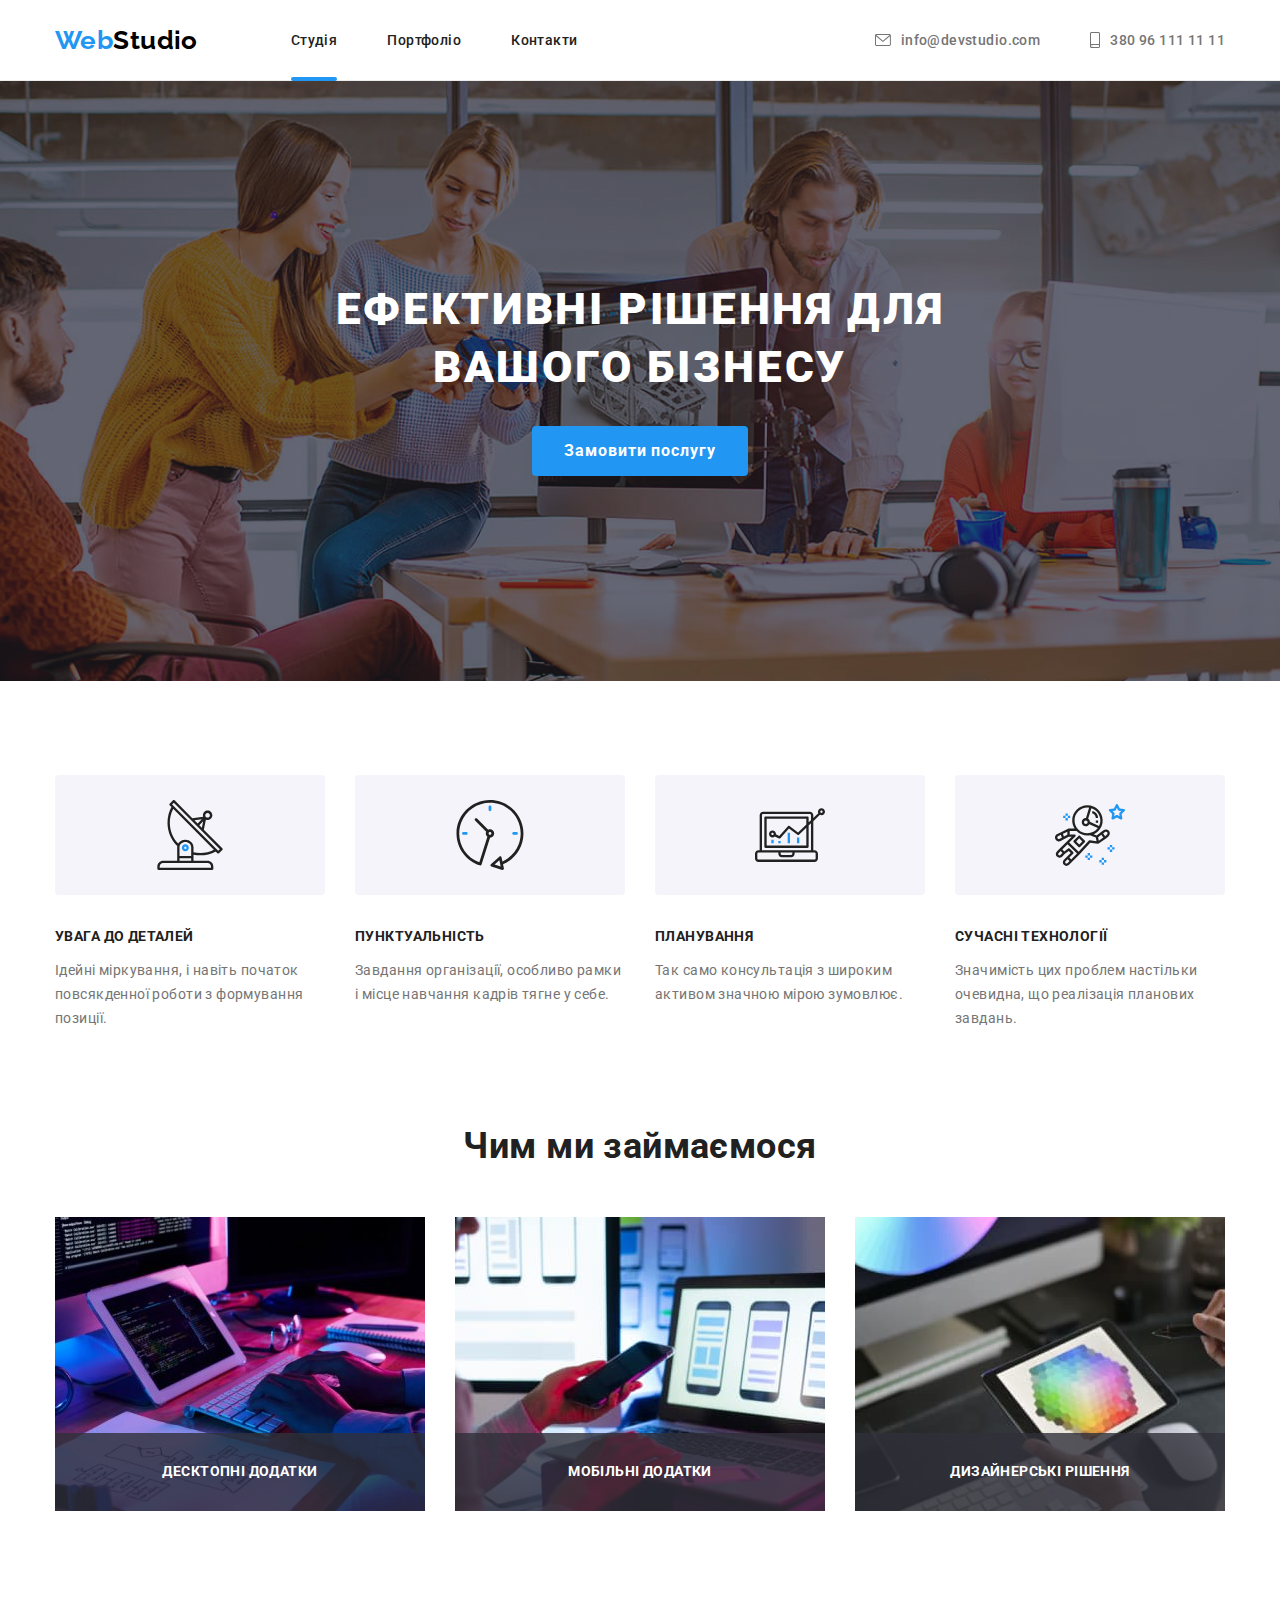
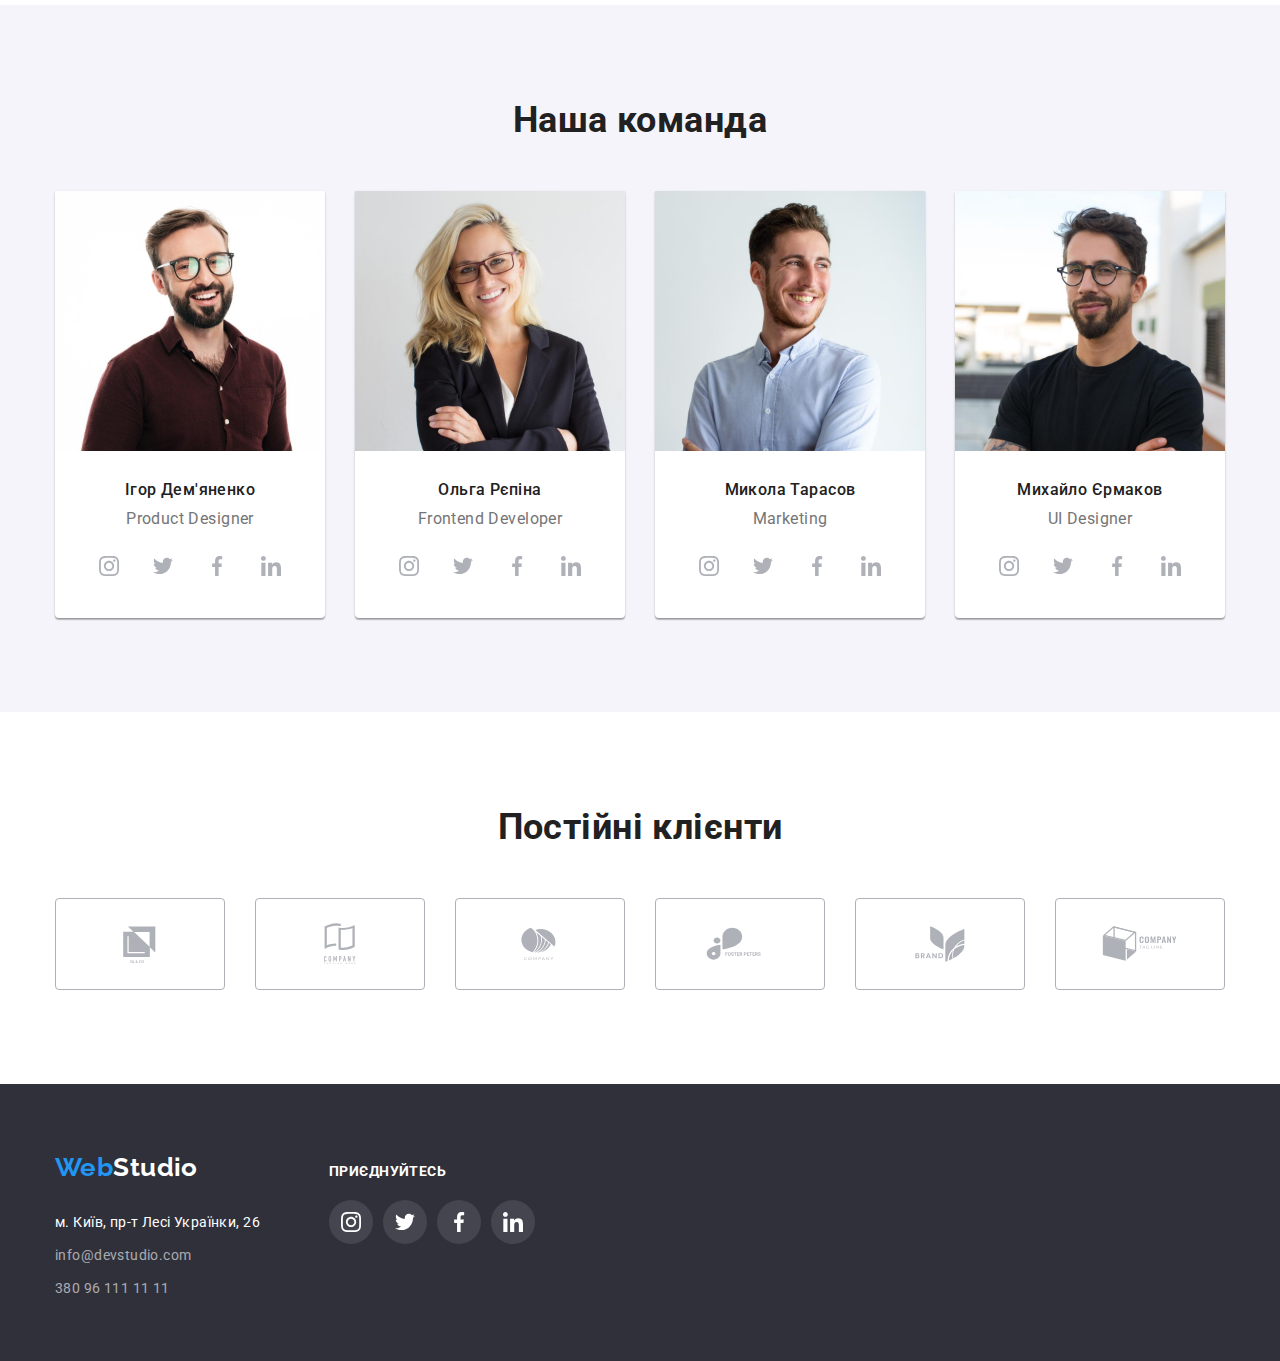
==== index.html @ abf91336 "!!!!!!!" ====
<!DOCTYPE html>
<html lang="uk">
<head>
    <meta charset="UTF-8">
    <meta http-equiv="X-UA-Compatible" content="IE=edge">
    <meta name="viewport" content="width=device-width, initial-scale=1.0">
    <link rel="preconnect" href="https://fonts.googleapis.com">
    <link rel="preconnect" href="https://fonts.gstatic.com" crossorigin>
    <link href="https://fonts.googleapis.com/css2?family=Raleway:wght@700&family=Roboto:wght@400;500;700;900&display=swap"
        rel="stylesheet">
        <link rel="stylesheet" href="https://cdnjs.cloudflare.com/ajax/libs/modern-normalize/1.1.0/modern-normalize.min.css">
        <link rel="stylesheet" href="./css/styles.css">
    <title>WebStudio</title>
</head>
<body >
    <!--Header-->
    <header class="header">
       <div class="conteiner"><div class="main-nav">
        <nav class="nav">
        <a href="index.html" class="logo-header"> <span class="logo-accent">Web</span>Studio
        </a>
        <ul class="site-nav lists ">
            <li class="item"> <a href="./index.html" class="link site_nav_active">Студія</a> </li>
            <li class="item"> <a href="./portfolio.html" class="link">Портфоліо</a> </li>
            <li class="item"> <a href="" class="link">Контакти</a> </li>
        </ul>
    </nav>
    <ul class="contacts-lists lists">
        <li class="item">
            <a href="mailto:info@devstudio.com" class="link ">
            <svg class="icon-header" width="16px" height="12px">
            <use href="./images/symbol-defs.svg#icon-envelope">
            </use>
            </svg>
            info@devstudio.com
            </a>
        </li>
        <li class="item"> <a href="tell:+380961111111" class="link">
            <svg class="icon-header" width="10px" height="16px">
                <use href="./images/symbol-defs.svg#icon-smartphone"></use>
            </svg>380 96 111 11 11
        </a> </li>
    </ul>
</div>
</div>

    </header>

<!--Main-->
<main>
    <!--Hero-->
    <!--Ефективні рішення для вашого бізнесу-->
    <section class="hero">
        <div class="conteiner">
         <h1 class="hero-tittle">Ефективні рішення для вашого бізнесу</h1>
        <button data-modal-open type="button" class="button">Замовити послугу</button></div>

        </div>
    </section>

    <!--Особливості-->
    <section class="section features">
        <div class="conteiner"><h2 class="tittle-hidden"> Особливості </h2>
        <ul class="features-list lists">
            <li class="item">
               <div class="features__svg-container">
                <svg class="icon" widht="70px" height="70px">
                    <use href="./images/symbol-defs.svg#icon-antenna-1"></use>
                </svg>
               </div>
                <h3 class="tittle">УВАГА ДО ДЕТАЛЕЙ</h3>
                <p class="text">Ідейні міркування, і навіть початок повсякденної роботи з формування позиції.</p>
            </li>
            <li class="item">
                <div class="features__svg-container">
                    <svg class="icon" weight="70px" height="70px">
                     <use href="./images/symbol-defs.svg#icon-clock-1"></use>
                    </svg>
                </div>
                <h3 class="tittle"> ПУНКТУАЛЬНІСТЬ</h3>
                <p class="text">
                    Завдання організації, особливо рамки і місце навчання кадрів тягне у себе.</p>
            </li>
            <li class="item">
                <div class="features__svg-container">
                    <svg class="icon" weight="70px" height="70px">
                    <use href="./images/symbol-defs.svg#icon-diagram-1"></use>
                    </svg>
                </div>
                <h3 class="tittle"> ПЛАНУВАННЯ </h3>
                <p class="text"> Так само консультація з широким активом значною мірою зумовлює.</p>
            </li>
            <li class="item">
                <div class="features__svg-container">
                    <svg class="icon" weight="70px" height="70px">
                    <use href="./images/symbol-defs.svg#icon-astronaut-1"></use>
                    </svg>
                </div>
                <h3 class="tittle"> СУЧАСНІ ТЕХНОЛОГІЇ</h3>
                <p class="text">Значимість цих проблем настільки очевидна, що реалізація планових завдань.</p>
            </li>
        </ul></div>
    </section>

    <!--Чим ми займаємося-->
 
        <section class="section task">
            <div class="conteiner">
                <h2 class="section-tittle">Чим ми займаємося </h2>
                <ul class="task-list lists">
        
    <li class="img action">
    <img src="images/img.jpg" alt="Десктопні додатки" width="370">
    <p class="action-tittle item-tittle ">Десктопні додатки</p>
                    </li>
    <li class="img action">
    <img src="images/img_1.jpg" alt="Мобільні додатки" width="370">
    <p class="action-tittle item-tittle">Мобільні додатки</p></li>
     <li class="img action">
     <img src="images/img_2.jpg" alt="Дизайнерські рішення" width="370"> 
    <p class="action-tittle item-tittle">Дизайнерські рішення</p></li>
                </ul>
            </div>
      

       </section>
       
    <!--Наша команда-->
       <section class="team-section">
        <div class="conteiner">
            <h2 class="section-tittle">Наша команда</h2>
            <ul class="team-list lists">
                <li class="team-card">
                    <img class="img" src="images/img_3.jpg" alt="Ігор Дем'яненко" width="270">
                     <div class="team-text">
                    
                <h3 class="name">Ігор Дем'яненко</h3>
                <p class="text">Product Designer</p>
                  <ul class="lists icon-flex">
                    <li class="social-links__item">
                        <a href="" class="icon-team">
                            <svg class="icon-soc" widht="20" height="20">
                                <use href="./images/symbol-defs.svg#icon-instagram-2">
                                </use>
                            </svg>
                        </a>
                    </li>
                    <li class="social-links__item">
                            <a href="" class="icon-team">
                                <svg class="icon-soc" widht="20" height="20">
                                    <use href="./images/symbol-defs.svg#icon-twitter-1">
                                    </use>
                                </svg>
                            </a>
                    </li>
                    <li class="social-links__item">
                            <a href="" class="icon-team">
                                <svg class="icon-soc" widht="20" height="20">
                                    <use href="./images/symbol-defs.svg#icon-facebook-1">
                                    </use>
                                </svg>
                            </a>
                    </li>
                    <li class="social-links__item">
                            <a href="" class="icon-team">
                                <svg class="icon-soc" widht="20" height="20">
                                    <use href="./images/symbol-defs.svg#icon-linkedin-1">
                                    </use>
                                </svg>
                            </a>
                    </li>
                  </ul>
                     </div>
                </li>
                
                <li class="team-card">
                    <img class="img" src="images/img_4.jpg" alt="Ольга Рєпіна" width="270"> <div class="team-text">
                <h3 class="name">Ольга Рєпіна</h3>
                <p class="text">Frontend Developer</p>
                    <ul class="lists icon-flex">
                        <li class="social-links__item">
                            <a href="" class="icon-team">
                                <svg class="icon-soc" widht="20" height="20">
                                    <use href="./images/symbol-defs.svg#icon-instagram-2">
                                    </use>
                                </svg>
                            </a>
                        </li>
                        <li class="social-links__item">
                            <a href="" class="icon-team">
                                <svg class="icon-soc" widht="20" height="20">
                                    <use href="./images/symbol-defs.svg#icon-twitter-1">
                                    </use>
                                </svg>
                            </a>
                        </li>
                        <li class="social-links__item">
                            <a href="" class="icon-team">
                                <svg class="icon-soc" widht="20" height="20">
                                    <use href="./images/symbol-defs.svg#icon-facebook-1">
                                    </use>
                                </svg>
                            </a>
                        </li>
                        <li class="social-links__item">
                            <a href="" class="icon-team">
                                <svg class="icon-soc" widht="20" height="20">
                                    <use href="./images/symbol-defs.svg#icon-linkedin-1">
                                    </use>
                                </svg>
                            </a>
                        </li>
                    </ul>
                    </div>
                </li>
                <li class="team-card">
                    <img class="img" src="images/img_5.jpg" alt="Микола Тарасов" width="270"> 
                    <div class="team-text">
                <h3 class="name">Микола Тарасов</h3>
                <p class="text">Marketing</p>
                <ul class="lists icon-flex">
                    <li class="social-links__item">
                        <a href="" class="icon-team">
                            <svg class="icon-soc" widht="20" height="20">
                                <use href="./images/symbol-defs.svg#icon-instagram-2">
                                </use>
                            </svg>
                        </a>
                    </li>
                    <li class="social-links__item">
                        <a href="" class="icon-team">
                            <svg class="icon-soc" widht="20" height="20">
                                <use href="./images/symbol-defs.svg#icon-twitter-1">
                                </use>
                            </svg>
                        </a>
                    </li>
                    <li class="social-links__item">
                        <a href="" class="icon-team">
                            <svg class="icon-soc" widht="20" height="20">
                                <use href="./images/symbol-defs.svg#icon-facebook-1">
                                </use>
                            </svg>
                        </a>
                    </li>
                    <li class="social-links__item">
                        <a href="" class="icon-team">
                            <svg class="icon-soc" widht="20" height="20">
                                <use href="./images/symbol-defs.svg#icon-linkedin-1">
                                </use>
                            </svg>
                        </a>
                    </li>
                </ul>
                </div>
                </li>
                <li class="team-card"> 
                    <img class="img" src="images/img_6.jpg" alt="Михайло Єрмаков" width="270">
                    <div class="team-text">
                <h3 class="name">Михайло Єрмаков</h3>
                <p class="text">UI Designer</p>
                    <ul class="lists icon-flex">
                        <li class="social-links__item">
                            <a href="" class="icon-team">
                                <svg class="icon-soc" widht="20" height="20">
                                    <use href="./images/symbol-defs.svg#icon-instagram-2">
                                    </use>
                                </svg>
                            </a>
                        </li>
                        <li class="social-links__item">
                            <a href="" class="icon-team">
                                <svg class="icon-soc" widht="20" height="20">
                                    <use href="./images/symbol-defs.svg#icon-twitter-1">
                                    </use>
                                </svg>
                            </a>
                        </li>
                        <li class="social-links__item">
                            <a href="" class="icon-team">
                                <svg class="icon-soc" widht="20" height="20">
                                    <use href="./images/symbol-defs.svg#icon-facebook-1">
                                    </use>
                                </svg>
                            </a>
                        </li>
                        <li class="social-links__item">
                            <a href="" class="icon-team">
                                <svg class="icon-soc" widht="20" height="20">
                                    <use href="./images/symbol-defs.svg#icon-linkedin-1">
                                    </use>
                                </svg>
                            </a>
                        </li>
                    </ul>
                    </div>
                </li>
            </ul>
            </div>
        
    </section>
    <section class="client">
        <div class="conteiner">
        <h2 class="client-tittle">Постійні клієнти</h2>
        <ul class="lists client-svg">
            <li> <a class="lists client-box" href="">
                <svg class="icon-client" weight="47" height="47">
                    <use href="./images/symbol-defs.svg#icon-client6"></use>
                </svg>
            </a></li>
            <li> <a class="lists client-box" href="">
                <svg class="icon-client" weight="47" height="47">
                    <use href="./images/symbol-defs.svg#icon-client5"></use>
                </svg>
            </a></li>
            <li> <a class="lists client-box" href="">
                <svg class="icon-client" weight="47" height="47">
                    <use href="./images/symbol-defs.svg#icon-client4"></use>
                </svg>
            </a></li>
            <li> <a class="lists client-box" href="">
                <svg class="icon-client" weight="47" height="47">
                    <use href="./images/symbol-defs.svg#icon-client3"></use>
                </svg>
            </a></li>
            <li> <a class="lists client-box" href="">
                <svg class="icon-client" weight="47" height="47">
                    <use href="./images/symbol-defs.svg#icon-client2"></use>
                </svg>
            </a></li>
            <li> <a class="lists client-box" href="">
                <svg class="icon-client" weight="47" height="47">
                    <use href="./images/symbol-defs.svg#icon-client1"></use>
                </svg>
            </a></li>
        </ul>
        </div>
    </section>


</main>

<!--Footer-->
<footer class="footer">
<div class="conteiner footer-conteiner">
    <div class="footer-logo">
    <a href="index.html" class="logo-footer"> <span class="logo-accent">Web</span>Studio</a>
    <address class="contacts">
        <ul class="footer-list lists">
            <li class="footer-add item"> <a href="https://goo.gl/maps/XUmZa6RESUwdyLSh6" target="_blank"
                    rel="noopener noreferrer" class="link address">м. Київ, пр-т Лесі Українки, 26 </a> </li>
            <li class="footer-mail item"> <a href="mailto:info@devstudio.com" class="link"> info@devstudio.com </a> </li>
            <li class="footer-tell item"> <a href="tell:+380961111111" class="link">380 96 111 11 11</a>
            </li></ul>
</div>
            <div class="footer-soc-link">
                <b class="join">приєднуйтесь</b>
                <ul class="lists icon-join">
                    <li class="icon">
                        <a href="" class="icon-team-footer">
                            <svg class="icon-join" widht="20px" height="20px">
                                <use href="./images/symbol-defs.svg#icon-instagram-2"></use>
                            </svg>
                        </a>
                    </li>
                    <li class="icon">
                        <a href="" class="icon-team-footer">
                            <svg class="icon-join" widht="20px" height="20px">
                                <use href="./images/symbol-defs.svg#icon-twitter-1"></use>
                            </svg>
                        </a>
                    </li>
                    <li class="icon">
                        <a href="" class="icon-team-footer">
                            <svg class="icon-join" widht="20px" height="20px">
                                <use href="./images/symbol-defs.svg#icon-facebook-1"></use>
                            </svg>
                        </a>
                    </li>
                    <li class="icon">
                        <a href="" class="icon-team-footer">
                            <svg class="icon-join" widht="20px" height="20px">
                                <use href="./images/symbol-defs.svg#icon-linkedin-1"></use>
                            </svg>
                        </a>
                    </li>
                </ul>
            </div>


    

</address>
</div>

</footer>
<div class="backdrop is-hidden" data-modal>
    <div class="modal">
        <form class="form">
        <h2 class="tittle-form" >Залиште свої дані, ми вам передзвонимо</h2>
        <div class="form-field">
        <input type="text" name="name" id="name" class="form-input">
        <label  for="name" class="form-label" >Ім'я</label>
        <span class="icon-form"></span>
        </div>

        <div class="form-field">
        <input type="tel" name="phone" id="tel" class="form-input">
        <label  for="tel" class="form-label">Телефон</label>
        <span class="icon-form"></span>
        </div>

        <div class="form-field">
        <input type="email" name="email" id="email" class="form-input">
        <label  for="email" class="form-label">Пошта</label>
        <span class="icon-form"></span>
        </div>

        <div class="form-field">
        <textarea class="comment" name="comment" id="text" cols="30" rows="10" placeholder="Введіть текст"></textarea>
        <label  for="text" class="form-label">Коментар</label>
        </div>
        
        <div class="form-field">
        <input type="checkbox" name="policy" id="policy">
        <label for="policy">Погоджуюся з розсилкою та приймаю Умови договору</label>
        
        </div>
        <button class="button-form">Відправити</button>

        <button class="backdrop-button" data-modal-close>
                <svg class="icon-backdrop" weight="30" height="30">
                    <use href="./images/backdrop-defs.svg#icon-close"></use>
                </svg>
            </button>
        </form>
    </div>
<script src="./js/modal.js"></script>

</body>
</html>
---- css/styles.css ----
/* Main color #212121 */
/* secondary color #757575 */
/* link #2196F3 */
/* white #FFFFFF */
/* button #F5F4FA */
/* button text #212121 */
/* colorbackground hero #2F303A */
/* background color  page #F5F5F5 */
/* card #EEEEE*/
/* footer link rgba(255, 255, 255, 0.6); */
/* buttone focus rgba(33, 150, 243, 1) */
/* underline border #ECECEC; */
/* Body */

:root {
    --primary-text-color:#757575;
    --tittle-text-color:#212121;
    --accent-color:#2196F3;
    --white-color: #ffffff;
    --button-backgroung:#F5F4FA;
    --button-text: #212121;
    --background-hero: #2F303A;
    --background-page:#F5F5F5;
    --portfolio-card: #EEEEEE;
    --total-black:#000000;
    --footer-link:rgba(255, 255, 255, 0.6);
    --underline-border:#ECECEC;
    --button-active: #188CE8;
    --border-client:#AFB1B8;
    --client-color:#AFB1B8;
    --footer-social-bg: rgba(255, 255, 255, 0.1);
    --action-color:rgba(47, 48, 58, 0.8);
    --portfolio-link:rgba(33, 150, 243, 0.9);
    --button-backdrope:rgba(0,0,0,0.1);
    --backdrope-background: rgba(0, 0, 0, 0.2);
    --animation-timing-function:cubic-bezier(0.4, 0, 0.2, 1) ;
    --border-input:rgba(33, 33, 33, 0.2);
}
/* ----------Body---------- */
body {
background-color:var(--white-color);
color: var(--primary-text-color);
font-family: 'Roboto', sans-serif;
letter-spacing: 0.03em;
font-size: 14px;
line-height: 1.7;
}

.conteiner{
    width: 1200px;
    padding-left: 15px;
    padding-right: 15px;
    margin-left: auto;
    margin-right: auto;}

/* Прибрати крапки у списках */
.lists {
    list-style: none;
    padding: 0;
    margin: 0;
}


h1,
h2,
h3,
p{
    margin-top: 0;
    margin-bottom: 0;

}
div{
    display: block;
}
/* Прибрати підкреслення */
a{
    text-decoration: none;
}
/* Прибати відступи для img*/

.tittle-hidden{
    position: absolute;
    width: 1px;
    height: 1px;
    margin: -1px;
    border: 0;
    padding: 0;
    white-space: nowrap;
    clip-path: inset(100%);
    clip: rect(0 0 0 0);
    overflow: hidden;
    outline: 0;
    outline-offset: 0;
}

.item-tittle {
    font-weight: 700;
    letter-spacing: 0.03em;
    font-size: 14px;
    line-height: 1.7;
    font-style: normal;
}
/* ----------Header---------- */
.header{
    border-bottom: 1px solid var(--underline-border);
    /* padding-left: 0 auto; */

}
/* ----------Logo----------*/
.logo-header{
display: inline-block;
    font-family: 'Raleway', sans-serif;
    font-weight: 700;
    font-size: 26px;
    line-height:1.8;
    color: var(--total-black);

}
.logo-accent{
    color: var(--accent-color);
}
/* ----------Site nav---------- */
.nav{
display: flex;
align-items: center;   
}
.main-nav{
    display: flex;
    /* justify-content: space-between; */
    align-items: center;
}
.site-nav{
    position: relative;
    display: flex;
    margin-left: 93px;
}

.site-nav .item + .item{
    margin-left: 50px;
}

.site-nav .list{
    padding: 0px;



}
.site-nav .item{
    display: flex;
}
.site-nav .link {
    position: relative;
    transition: color 250ms var(--animation-timing-function);
    display: block;
    padding-top: 32px;
    padding-bottom: 32px;
    color: var(--button-text);
    font-weight: 500;
    font-size: 14px;
    line-height: 1.17;
    
}
    .site-nav .link:hover,
    .site-nav .link:focus{
    color: var(--accent-color);
    }
    .site_nav_active::after{
        position: absolute;
        content: '';
        display: block;
        width: 100%;
        height: 4px;
        border-radius: 2px;
        background-color: var(--accent-color);
        top: 77px;
        bottom: auto;

    }
    .contacts-lists{
        display: flex;
        margin-left: auto;}
    .contacts-lists .icon-header{
        fill: currentColor;
        margin-right: 10px;
    }
    .contacts-lists .icon-header:hover,
    .contacts-lists .icon-header:focus{
    color:var(--accent-color)
    }
    .contacts-lists .item +.item{
        margin-left: 50px;
    }
    .contacts-lists .link {
        transition: color 250ms var(--animation-timing-function);
        display: flex;
        color: var(--primary-text-color);
        font-weight: 500;
        font-size: 14px;
        line-height: 1.17;
        align-items: center;
    }
    .contacts-lists .link:focus,
    .contacts-lists .link:hover,
    .contacts-lists .link:active
    {
        color: var(--accent-color);
    }
        /* ----------Button----------*/
        .button {
            border-radius: 4px;
            border: none;
            display: inline-block;
            padding: 10px 32px;
            min-width: 216px;
            font-family: inherit;
            color: var(--white-color);
            cursor: pointer;
            background-color: var(--accent-color);
            align-items: center;
            text-align: center;
            font-weight: 700;
            font-size: 16px;
            line-height: 1.87;
            letter-spacing: 0.06em;
            transition: color 250ms var(--animation-timing-function), background-color 250ms var(--animation-timing-function);
            

        }
            
        .button:hover,
        .button:focus{
            background-color: var(--button-active);
        }
    /* ----------Hero---------- */
    .hero {
        background-color: var(--background-hero);
        text-align: center;
        padding-top: 200px;
        padding-bottom: 200px;
        max-width: 1600px;
        height: 600px;
        margin-left: auto;
        margin-right: auto;
        background-image:linear-gradient(rgba(47, 48, 58, 0.4),rgba(47, 48, 58, 0.4)),
        url(../images/hero.png);
        background-repeat: no-repeat;
        background-position: center;
        background-size: cover;
    }
            
    .hero-tittle {
        margin: auto;
        margin-bottom: 30px;
        color: var(--white-color);
        font-weight: 900;
        font-size: 44px;
        line-height: 1.3;
        letter-spacing: 0.06em;
        text-transform: uppercase;
        width: 696px; 

    }

/* ----------Section tittle---------- */
.section-tittle {
    color: var(--tittle-text-color);
        font-weight: 700;
        font-size: 36px;
        line-height: 1.17;
        text-align: center;
        margin-top: 0;
        margin-bottom: 0;
        margin-bottom: 50px;
}

/* ----------Features---------- */
.features{
    padding-top: 94px;
    padding-bottom: 94px;
}

.features-list .tittle {
    color: var(--tittle-text-color);
        font-weight: 700;
        font-size: 14px;
        line-height: 1.7;  
        margin-top: 0;

}
.features-list{
    display: flex;
    justify-content: space-between;
}
.features-list .item{
    width: 270px;
}
.features-list .item:not(:last-child){
    margin-right: 30px;
}

.features-list .text {
    margin-top: 10px;
}
.features__svg-container{
    display: flex;
    background-color: var(--button-backgroung);
    border-radius: 4px;
    margin-bottom: 30px;
    padding-top: 25px;
    padding-bottom: 25px;
}
/* Tasks */
.task{
    padding-top: 0;
    padding-bottom: 94px;

}
.task-list{
    display: flex;
    padding: 0;
    margin: 0;
    font-size: 36px;
    line-height: 1.17;
    
    justify-content: space-between;
}
/* .task-list.img{
    position: relative;
} */
.task-list .img:not(:last-child){
    margin-right: 30px;
}
.action{
    position: relative;
}

.action-tittle{
    position: absolute;
    width: 100%;
    bottom: 0;
    padding-top: 27px;
    padding-bottom: 27px;
    text-align: center;
    text-transform: uppercase;
    color: var(--white-color);
    background-color: var(--action-color);
}
/* Team */


.team-section{
    padding-top: 94px;
    padding-bottom: 94px;
    background-color: var(--button-backgroung);

}



.team-list .tittle {
    color: var(--tittle-text-color);
        font-weight: 500;
        font-size: 16px;
        line-height: 1.17;
    text-align: center;
}
.team-list{
display: flex;
flex-wrap: wrap;
}
.team-list .team-card:not(:last-child){
    margin-right: 30px;
}

.team-card{
width: 270px;
box-shadow: 0px 1px 3px rgb(0 0 0 / 12%), 0px 1px 1px rgb(0 0 0 / 14%), 0px 2px 1px rgb(0 0 0 / 20%);
border-radius: 0px 0px 4px 4px;
background-color: var(--white-color);
text-align: center;
}
.team-list .name {
margin-bottom: 10px;
text-align: center;
color: var(--tittle-text-color);
font-weight: 500;
font-size: 16px;
line-height:1.17 ;

}
.team-text{
padding: 30px 32px;

}
.team-list .text{
    margin-bottom: 16px;
    font-size: 16px;
    line-height: 1.17;    
}
.team-card .img{
    display: block;  
}
.lists .icon-flex {
    display: flex;
    justify-content: center;
}

.icon-soc {
    fill: currentColor;
}

.icon-team {
transition: background-color 250ms var(--animation-timing-function), color 250ms var(--animation-timing-function);
    display: flex;
    justify-content: center;
    align-items: center;
    height: 44px;
    width: 44px;
    border-radius: 50px;
    color: var(--border-client);
    background-color: var(--white-color);
}

.social-links__item:not(:last-child) {
    margin-right: 10px;
}

.icon-team:focus,
.icon-team:hover {
    color: var(--white-color);
    background-color: var(--accent-color);
}

/* Clients */
.client{
    padding-top: 94px;
    padding-bottom: 94px;
}
.client-tittle{
    font-style: normal;
    font-weight: 700;
    margin-bottom: 50px;
    font-size: 36px;
    line-height: 1.17;
    text-align: center;
    color:var(--button-text);
}
.client-svg{
    display: flex;
    justify-content: space-between;
    flex-direction: row;
    flex-wrap: wrap;

}
.icon-client {
    fill:currentColor;
}
.client-box{
    transition: color 250ms var(--animation-timing-function), border-color 250ms var(--animation-timing-function);
    display: flex;
    align-items: center;
    justify-content: center;
    height: 92px;
    width: 170px;
    border: 1px solid var(--border-client);
    border-radius: 4px;
    color: var(--client-color);
    
}
.client-box:focus,
.client-box:hover{
    color: var(--accent-color);
    border-color: var(--accent-color);
}
/* Footer */
.logo-footer{
    display: inline-block;
    margin-bottom: 20px;
    font-family: 'Raleway',sans-serif;
        font-weight: 700;
        font-size: 26px;
        line-height: 1.8;
        color: var(--white-color);
}
.footer {
        padding-top: 60px;
            padding-bottom: 60px;
    background-color: var(--background-hero);
}

.footer-list .link {
        transition: color 250ms var(--animation-timing-function);
        font-size: 14px;
        line-height: 1.17;
        font-style: normal;
        color: var(--footer-link);
    
}
.footer-list .item:not(:last-child){
    margin-bottom: 9px;
}
.footer-list .address{
    color: var(--white-color);
    margin-bottom: 9px;
}
.footer-list .link:hover,
.footer-list .link:focus,
.footer-list .link:active {
    color: var(--white-color);
    
}
.footer-box{
    width: 270px;
    margin-bottom: 0;
    margin-right: 94px;
}
.join{
    font-size: 14px;
    line-height: 1.14;
    color: var(--white-color);
    margin-bottom: 20px;
}
.icon-join{
    display: flex;
    color: var(--white-color);
}
.icon-join .icon:not(:last-child){
        margin-right: 10px;
        
}
.icon-team-footer{
    display: flex;
    color: var(--white-color);
}
.footer-conteiner {
    display: flex;
    align-items: baseline;
}

.footer-soc-link {
    margin-bottom: 0;
    margin-right: 94px;
}

.footer-logo {
    margin-bottom: 0px;
    margin-right: 69px;
}

.join {
    display: block;
    margin-bottom: 20px;
    font-style: normal;
    text-transform: uppercase;
    line-height: 1.14;
}

.icon-team-footer {
    transition: background-color 250ms var(--animation-timing-function), color 250ms var(--animation-timing-function);
    justify-content: center;
    align-items: center;
    width: 44px;
    height: 44px;
    border-radius: 50%;
    color: var(--white-color);
    background-color: var(--footer-social-bg);
}

.icon-join {
    fill: currentColor;
}

.icon-team-footer:focus,
.icon-team-footer:hover {
    background-color: var(--accent-color);
}
/* ----------------------Portfolio---------------------- */

.portfolio-section{
    padding-top: 94px;
        padding-bottom: 94px;
}


.portfolio-nav{
    display: flex;
        justify-content: center;
        margin-bottom: 50px;
}
.portfolio-nav .item:not(:last-child){
    margin-right: 8px;
}
.portfolio-list{
    display: flex;
    flex-wrap: wrap;
    list-style: none;
    padding: 0;

}
/* .portfolio-list .link:hover,
.portfolio-list .link:focus,
.portfolio-list .link:active {
    color:var(--button-text);
    background-color: var(--accent-col);

} */
.portfolio-nav .button{
transition: background-color 250ms var(--animation-timing-function), color 250ms var(--animation-timing-function);
padding: 6px 22px;
min-width: 73px;
background-color: var(--button-backgroung);
color: var(--button-text);
font-weight: 500;
font-size: 16px;
line-height: 1.6;
text-align: center;
letter-spacing: 0.03em;
border-radius: 4px;
    
}
.portfolio-nav .button:focus,
.portfolio-nav .button:hover{
background-color: var(--accent-color);
color: var(--white-color);
box-shadow: 0px 3px 1px rgba(0, 0, 0, 0.1), 0px 1px 2px rgba(0, 0, 0, 0.08), 0px 2px 2px rgba(0, 0, 0, 0.12);
}


.portfolio-list .card {
flex-basis: calc((100% - 3 * 30px) / 3);
margin: 10px;
background: var(--white-color);
}
.port-link{
    transition: box-shadow 250ms var(--animation-timing-function), color 250ms var(--animation-timing-function);
    display:block;
}
.port-link:focus,
.port-link:hover{
    box-shadow: 0px 1px 1px rgba(0, 0, 0, 0.12), 0px 4px 4px rgba(0, 0, 0, 0.06), 1px 4px 6px rgba(0, 0, 0, 0.16);
}

.portfolio-list .tittle{
margin-bottom: 4px;
font-weight: 700;
font-size: 18px;
line-height: 2;
letter-spacing: 0.06em;
color: var(--button-text);
}
.portfolio-list .text{
font-size: 16px;
line-height: 1.8;
letter-spacing: 0.03em;
color: var(--primary-text-color);

}
.line-portfol{
padding: 20px 21px;
border-left: 1px solid var(--portfolio-card);
border-bottom: 1px solid var(--portfolio-card);
border-right: 1px solid var(--portfolio-card);
}
.img-portfolio{
    display: block;
}
/* IMG */
img {
    display: block;
    width: 100%;
    height: auto;
}
/* portfolio card */
.prewiev{
    position: relative;
}
.prewiev-tittle{
    position: absolute;
    overflow: hidden;
    bottom: 0;
    padding: 0;
    width: 100%;
    height: 100%;
    transition: height 250ms var(--animation-timing-function), padding 250ms var(--animation-timing-function);
    background-color: var(--portfolio-link);
    font-weight: 400;
    font-size: 18px;
    line-height: 1.56;
    letter-spacing: 0.03em;
    color: var(--white-color);
    opacity: 0;
}
.card:hover .prewiev-tittle,
.card:focus .prewiev-tittle{
    font-size: 16px;
        padding: 64px 24px;
        opacity: 1;
    }
    /* Backdrope */
                .backdrop {
                    position: fixed;
                    top: 0;
                    left: 0;
                    width: 100%;
                    height: 100%;
                    background-color:var(--backdrope-background);
                }
        
                .backdrop.is-hidden {
                    opacity: 0;
                    pointer-events: none;
                }
        
    .modal {
top: 50%;
left: 50%;
transform: translate(-50%, -50%);
min-width: 528px;
min-height: 581px;
background-color: var(--white-color);
position: absolute;
color: var(--total-black);
box-shadow: 0px 1px 3px rgba(0, 0, 0, 0.12), 0px 1px 1px rgba(0, 0, 0, 0.14), 0px 2px 1px rgba(0, 0, 0, 0.2);
border-radius: 4px;
}

.backdrop .icon-backdrop{
    fill:currentColor;
    
    
}
.backdrop .backdrop-button{
    position: absolute;
    align-items: center;
    justify-content: center;
    top: 8px;
    right: 8px;
    height: 30px;
    width: 30px;
    display:flex;
    color: var(--total-black);
    background-color: var(--white-color);
    border: 1px solid var(--button-backdrope);
    border-radius: 50%;
    transition: color 250ms var(--animation-timing-function);

}

.backdrop .backdrop-button:hover,
.backdrop .backdrop-button:focus{
    outline: none;
    cursor: pointer;
    color: var(--accent-color);
}
/* FORM */
.tittle-form{
font-weight: 700;
font-size: 20px;
line-height: 23px;
text-align: center;
margin-bottom: 12px;
}

.form{
width: 528px;
padding: 40px 40px;
}
.form-field{
display: flex;
flex-direction: column;
margin-bottom: 10px;
position: relative;
}

.form-field label{
margin-bottom: 4px;
}

.form-field input{
width: 100%;
height: 40px;
margin: 0;
padding: 11px 12px;
border: 1px solid var(--border-input);
border-radius: 4px;
transition: border-color 250 ms var(--animation-timing-function);
}
.form-field .comment{
padding: 12px 16px;
resize: none;
border: 1px solid var(--border-input);
border-radius: 4px;
transition: border-color 250 ms var(--animation-timing-function);
}
.form-label{
position: absolute;
top: 0;
transform: translateY(-100%);
}
.form-input:focus,
.form-input:hover{
outline: none;
border-color:var(--accent-color);  
}
.form-input:focus + .form-label,
.form-input:hover + .form-label{
color: var(--accent-color); 
}

/* color: var(--accent-color); */
.form-field .comment:hover,
.form-field .comment:focus{
outline: none;
border-color:var(--accent-color) ;
}



.icon-form{
display: inline-block;
position: absolute;
width: 18px;
height: 18px;
top: 50%;
transform: translate(-50%);
background-color: red;
}



.button-form{
display: block;
padding: 10px 52px;
margin-left: auto;
margin-right: auto;
color: var(--white-color);
background-color: var(--accent-color);
border-radius: 4px;
border: none;
box-shadow: 0px 4px 4px rgba(0, 0, 0, 0.15);
transition: color 250ms var(--animation-timing-function), background-color 250ms var(--animation-timing-function);
text-align: center;
}
.button-form:focus,
.button-form:hover{
background-color: var(--button-active);
}
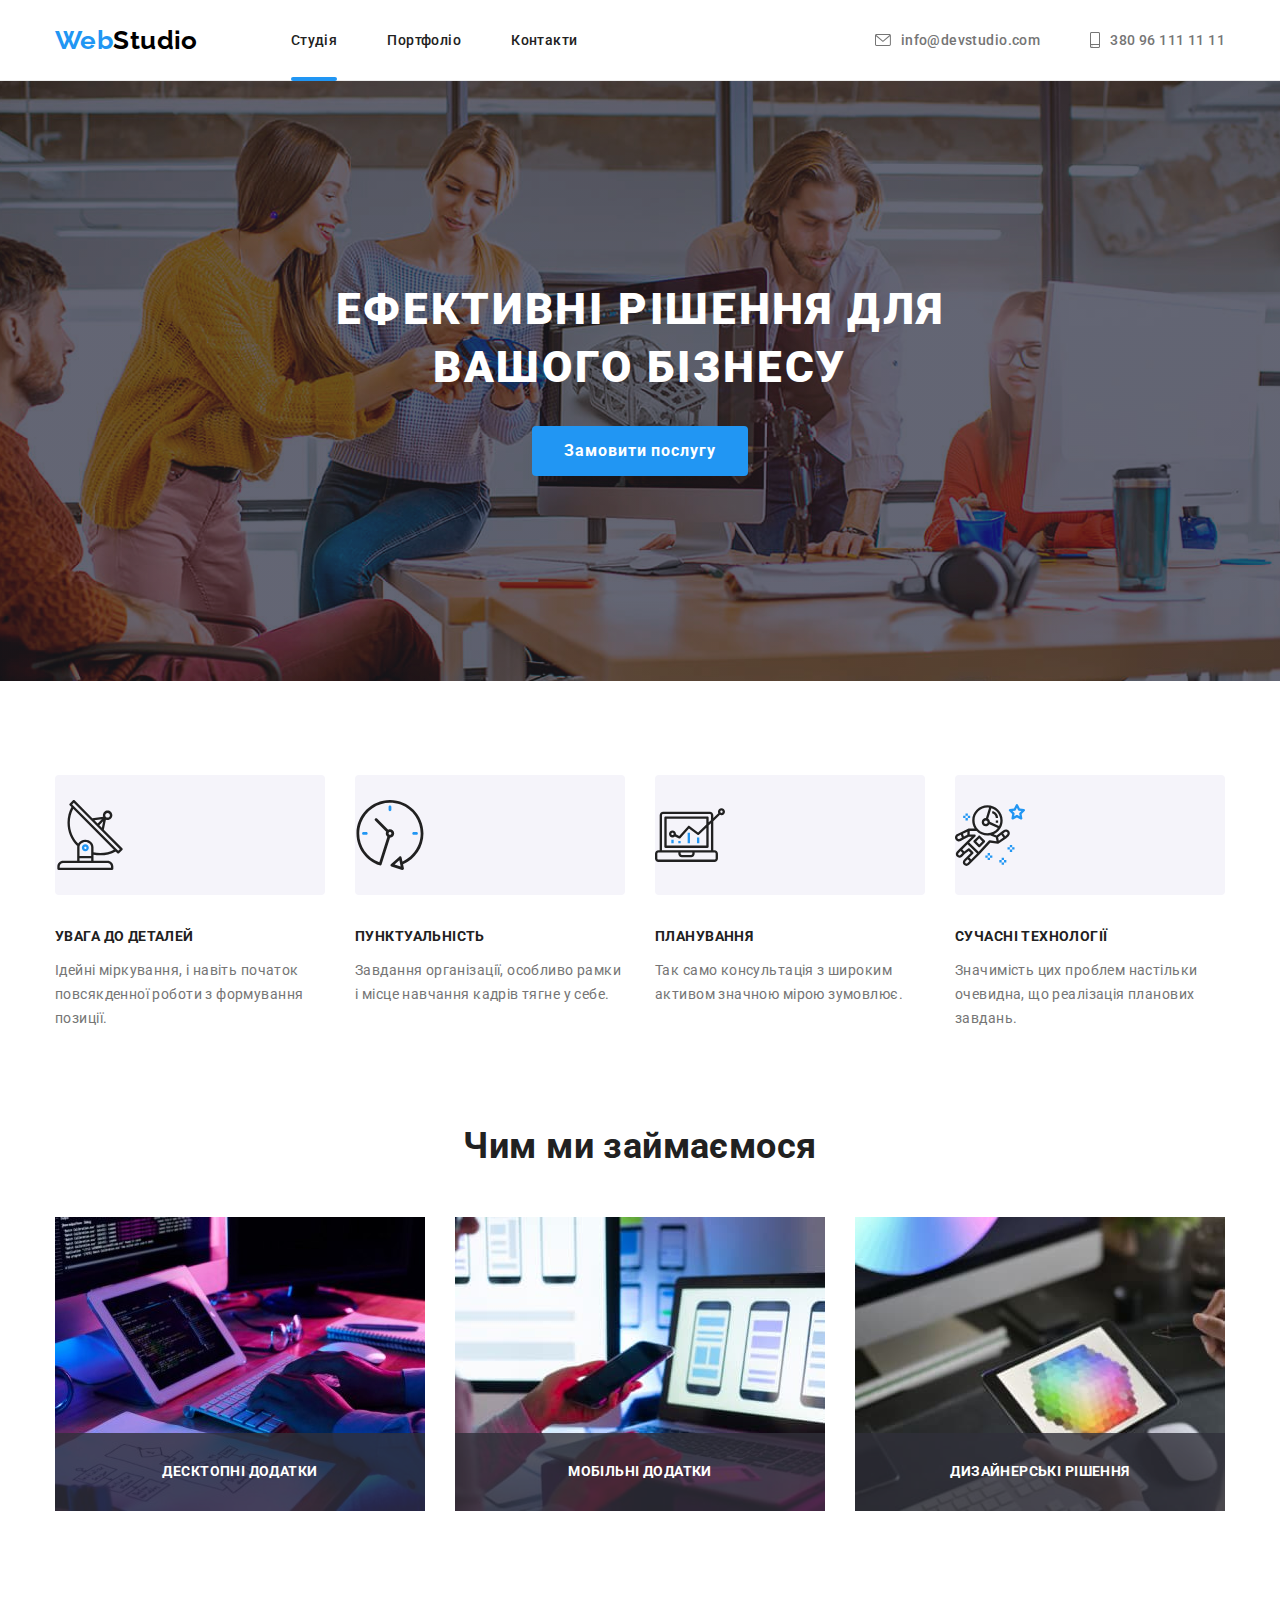
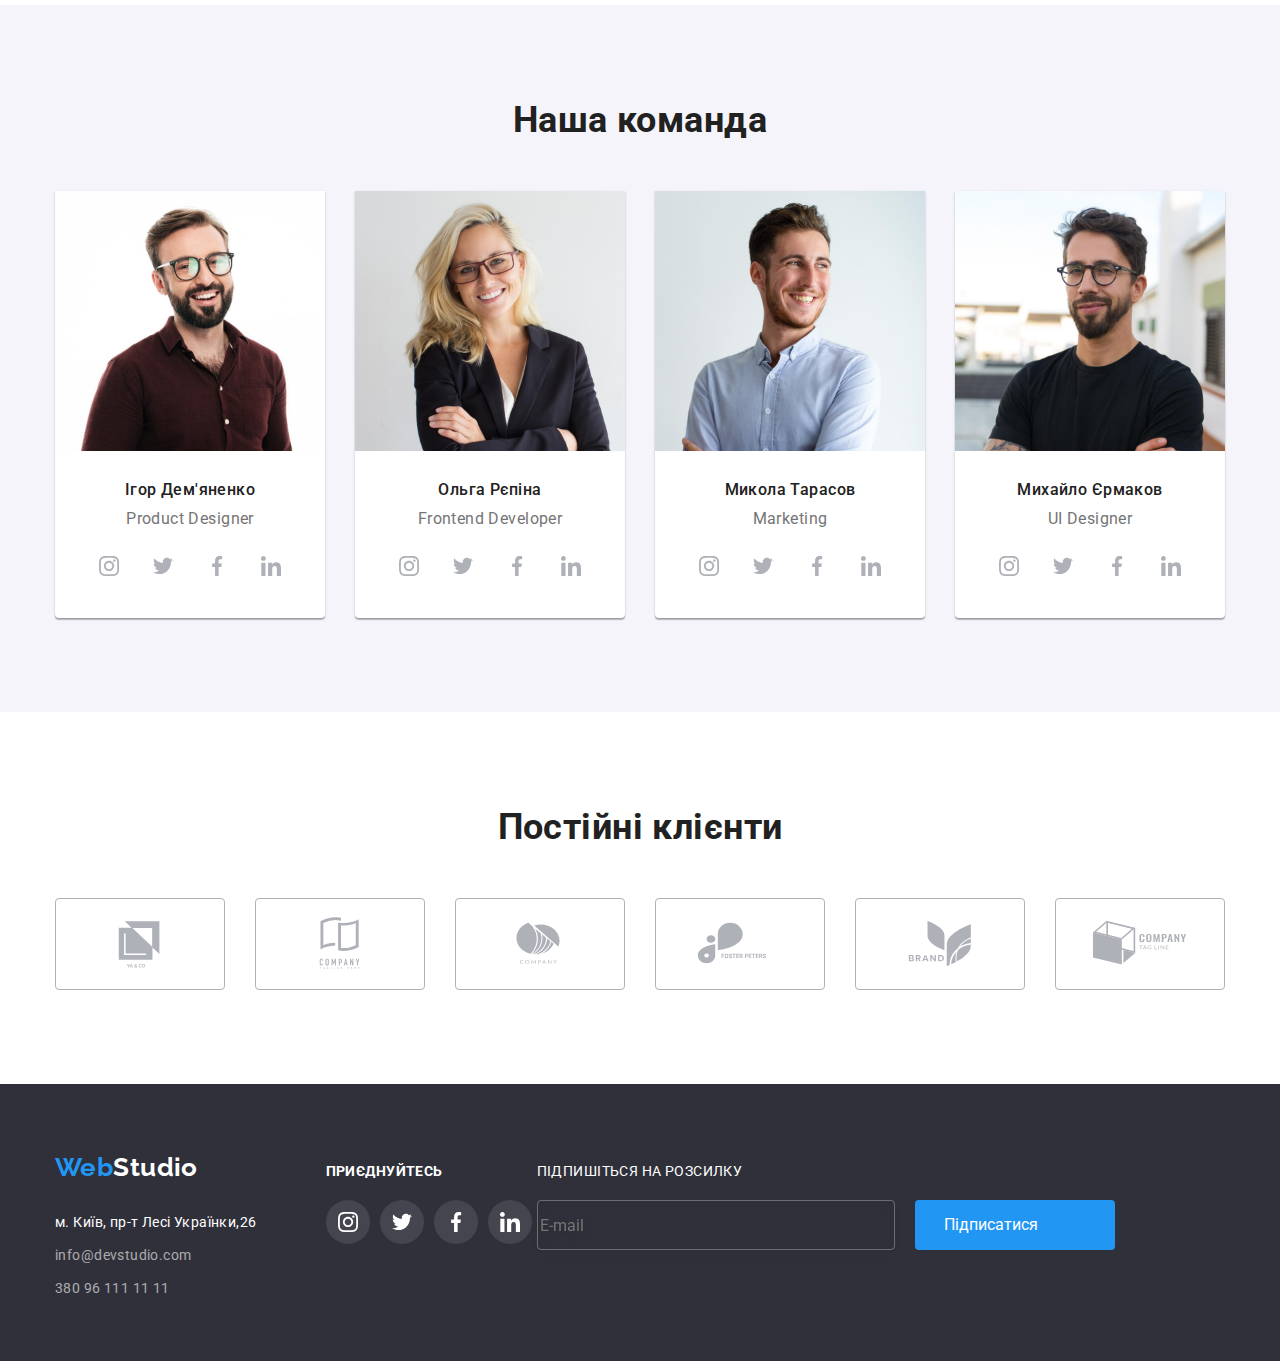
==== commit 316a179b: "??????????" ====
--- a/index.html
+++ b/index.html
@@ -15,7 +15,7 @@
 <body >
     <!--Header-->
     <header class="header">
-       <div class="conteiner"><div class="main-nav">
+    <div class="conteiner"><div class="main-nav">
         <nav class="nav">
         <a href="index.html" class="logo-header"> <span class="logo-accent">Web</span>Studio
         </a>
@@ -52,10 +52,9 @@
     <!--Ефективні рішення для вашого бізнесу-->
     <section class="hero">
         <div class="conteiner">
-         <h1 class="hero-tittle">Ефективні рішення для вашого бізнесу</h1>
-        <button data-modal-open type="button" class="button">Замовити послугу</button></div>
-
-        </div>
+        <h1 class="hero-tittle">Ефективні рішення для вашого бізнесу</h1>
+        <button data-modal-open type="button" class="button">Замовити послугу</button>
+    </div>
     </section>
 
     <!--Особливості-->
@@ -63,18 +62,18 @@
         <div class="conteiner"><h2 class="tittle-hidden"> Особливості </h2>
         <ul class="features-list lists">
             <li class="item">
-               <div class="features__svg-container">
-                <svg class="icon" widht="70px" height="70px">
+            <div class="features__svg-container">
+                <svg class="icon" >
                     <use href="./images/symbol-defs.svg#icon-antenna-1"></use>
                 </svg>
-               </div>
+            </div>
                 <h3 class="tittle">УВАГА ДО ДЕТАЛЕЙ</h3>
                 <p class="text">Ідейні міркування, і навіть початок повсякденної роботи з формування позиції.</p>
             </li>
             <li class="item">
                 <div class="features__svg-container">
-                    <svg class="icon" weight="70px" height="70px">
-                     <use href="./images/symbol-defs.svg#icon-clock-1"></use>
+                    <svg class="icon" >
+                    <use href="./images/symbol-defs.svg#icon-clock-1"></use>
                     </svg>
                 </div>
                 <h3 class="tittle"> ПУНКТУАЛЬНІСТЬ</h3>
@@ -83,7 +82,7 @@
             </li>
             <li class="item">
                 <div class="features__svg-container">
-                    <svg class="icon" weight="70px" height="70px">
+                    <svg class="icon" >
                     <use href="./images/symbol-defs.svg#icon-diagram-1"></use>
                     </svg>
                 </div>
@@ -92,7 +91,7 @@
             </li>
             <li class="item">
                 <div class="features__svg-container">
-                    <svg class="icon" weight="70px" height="70px">
+                    <svg class="icon" >
                     <use href="./images/symbol-defs.svg#icon-astronaut-1"></use>
                     </svg>
                 </div>
@@ -116,30 +115,29 @@
     <li class="img action">
     <img src="images/img_1.jpg" alt="Мобільні додатки" width="370">
     <p class="action-tittle item-tittle">Мобільні додатки</p></li>
-     <li class="img action">
-     <img src="images/img_2.jpg" alt="Дизайнерські рішення" width="370"> 
+    <li class="img action">
+    <img src="images/img_2.jpg" alt="Дизайнерські рішення" width="370"> 
     <p class="action-tittle item-tittle">Дизайнерські рішення</p></li>
                 </ul>
             </div>
-      
-
-       </section>
-       
+
+
+    </section>  
     <!--Наша команда-->
-       <section class="team-section">
+    <section class="team-section">
         <div class="conteiner">
             <h2 class="section-tittle">Наша команда</h2>
             <ul class="team-list lists">
                 <li class="team-card">
                     <img class="img" src="images/img_3.jpg" alt="Ігор Дем'яненко" width="270">
-                     <div class="team-text">
+                <div class="team-text">
                     
                 <h3 class="name">Ігор Дем'яненко</h3>
                 <p class="text">Product Designer</p>
-                  <ul class="lists icon-flex">
+                <ul class="lists icon-flex">
                     <li class="social-links__item">
                         <a href="" class="icon-team">
-                            <svg class="icon-soc" widht="20" height="20">
+                            <svg class="icon-soc" >
                                 <use href="./images/symbol-defs.svg#icon-instagram-2">
                                 </use>
                             </svg>
@@ -147,7 +145,7 @@
                     </li>
                     <li class="social-links__item">
                             <a href="" class="icon-team">
-                                <svg class="icon-soc" widht="20" height="20">
+                                <svg class="icon-soc">
                                     <use href="./images/symbol-defs.svg#icon-twitter-1">
                                     </use>
                                 </svg>
@@ -155,7 +153,7 @@
                     </li>
                     <li class="social-links__item">
                             <a href="" class="icon-team">
-                                <svg class="icon-soc" widht="20" height="20">
+                                <svg class="icon-soc">
                                     <use href="./images/symbol-defs.svg#icon-facebook-1">
                                     </use>
                                 </svg>
@@ -163,14 +161,14 @@
                     </li>
                     <li class="social-links__item">
                             <a href="" class="icon-team">
-                                <svg class="icon-soc" widht="20" height="20">
+                                <svg class="icon-soc">
                                     <use href="./images/symbol-defs.svg#icon-linkedin-1">
                                     </use>
                                 </svg>
                             </a>
                     </li>
-                  </ul>
-                     </div>
+                </ul>
+                </div>
                 </li>
                 
                 <li class="team-card">
@@ -180,7 +178,7 @@
                     <ul class="lists icon-flex">
                         <li class="social-links__item">
                             <a href="" class="icon-team">
-                                <svg class="icon-soc" widht="20" height="20">
+                                <svg class="icon-soc">
                                     <use href="./images/symbol-defs.svg#icon-instagram-2">
                                     </use>
                                 </svg>
@@ -188,7 +186,7 @@
                         </li>
                         <li class="social-links__item">
                             <a href="" class="icon-team">
-                                <svg class="icon-soc" widht="20" height="20">
+                                <svg class="icon-soc">
                                     <use href="./images/symbol-defs.svg#icon-twitter-1">
                                     </use>
                                 </svg>
@@ -196,7 +194,7 @@
                         </li>
                         <li class="social-links__item">
                             <a href="" class="icon-team">
-                                <svg class="icon-soc" widht="20" height="20">
+                                <svg class="icon-soc">
                                     <use href="./images/symbol-defs.svg#icon-facebook-1">
                                     </use>
                                 </svg>
@@ -204,7 +202,7 @@
                         </li>
                         <li class="social-links__item">
                             <a href="" class="icon-team">
-                                <svg class="icon-soc" widht="20" height="20">
+                                <svg class="icon-soc">
                                     <use href="./images/symbol-defs.svg#icon-linkedin-1">
                                     </use>
                                 </svg>
@@ -221,7 +219,7 @@
                 <ul class="lists icon-flex">
                     <li class="social-links__item">
                         <a href="" class="icon-team">
-                            <svg class="icon-soc" widht="20" height="20">
+                            <svg class="icon-soc" >
                                 <use href="./images/symbol-defs.svg#icon-instagram-2">
                                 </use>
                             </svg>
@@ -229,7 +227,7 @@
                     </li>
                     <li class="social-links__item">
                         <a href="" class="icon-team">
-                            <svg class="icon-soc" widht="20" height="20">
+                            <svg class="icon-soc" >
                                 <use href="./images/symbol-defs.svg#icon-twitter-1">
                                 </use>
                             </svg>
@@ -237,7 +235,7 @@
                     </li>
                     <li class="social-links__item">
                         <a href="" class="icon-team">
-                            <svg class="icon-soc" widht="20" height="20">
+                            <svg class="icon-soc" >
                                 <use href="./images/symbol-defs.svg#icon-facebook-1">
                                 </use>
                             </svg>
@@ -245,7 +243,7 @@
                     </li>
                     <li class="social-links__item">
                         <a href="" class="icon-team">
-                            <svg class="icon-soc" widht="20" height="20">
+                            <svg class="icon-soc" >
                                 <use href="./images/symbol-defs.svg#icon-linkedin-1">
                                 </use>
                             </svg>
@@ -262,7 +260,7 @@
                     <ul class="lists icon-flex">
                         <li class="social-links__item">
                             <a href="" class="icon-team">
-                                <svg class="icon-soc" widht="20" height="20">
+                                <svg class="icon-soc">
                                     <use href="./images/symbol-defs.svg#icon-instagram-2">
                                     </use>
                                 </svg>
@@ -270,7 +268,7 @@
                         </li>
                         <li class="social-links__item">
                             <a href="" class="icon-team">
-                                <svg class="icon-soc" widht="20" height="20">
+                                <svg class="icon-soc">
                                     <use href="./images/symbol-defs.svg#icon-twitter-1">
                                     </use>
                                 </svg>
@@ -278,7 +276,7 @@
                         </li>
                         <li class="social-links__item">
                             <a href="" class="icon-team">
-                                <svg class="icon-soc" widht="20" height="20">
+                                <svg class="icon-soc">
                                     <use href="./images/symbol-defs.svg#icon-facebook-1">
                                     </use>
                                 </svg>
@@ -286,7 +284,7 @@
                         </li>
                         <li class="social-links__item">
                             <a href="" class="icon-team">
-                                <svg class="icon-soc" widht="20" height="20">
+                                <svg class="icon-soc">
                                     <use href="./images/symbol-defs.svg#icon-linkedin-1">
                                     </use>
                                 </svg>
@@ -304,32 +302,32 @@
         <h2 class="client-tittle">Постійні клієнти</h2>
         <ul class="lists client-svg">
             <li> <a class="lists client-box" href="">
-                <svg class="icon-client" weight="47" height="47">
+                <svg class="icon-client">
                     <use href="./images/symbol-defs.svg#icon-client6"></use>
                 </svg>
             </a></li>
             <li> <a class="lists client-box" href="">
-                <svg class="icon-client" weight="47" height="47">
+                <svg class="icon-client">
                     <use href="./images/symbol-defs.svg#icon-client5"></use>
                 </svg>
             </a></li>
             <li> <a class="lists client-box" href="">
-                <svg class="icon-client" weight="47" height="47">
+                <svg class="icon-client">
                     <use href="./images/symbol-defs.svg#icon-client4"></use>
                 </svg>
             </a></li>
             <li> <a class="lists client-box" href="">
-                <svg class="icon-client" weight="47" height="47">
+                <svg class="icon-client">
                     <use href="./images/symbol-defs.svg#icon-client3"></use>
                 </svg>
             </a></li>
             <li> <a class="lists client-box" href="">
-                <svg class="icon-client" weight="47" height="47">
+                <svg class="icon-client">
                     <use href="./images/symbol-defs.svg#icon-client2"></use>
                 </svg>
             </a></li>
             <li> <a class="lists client-box" href="">
-                <svg class="icon-client" weight="47" height="47">
+                <svg class="icon-client">
                     <use href="./images/symbol-defs.svg#icon-client1"></use>
                 </svg>
             </a></li>
@@ -345,41 +343,42 @@
 <div class="conteiner footer-conteiner">
     <div class="footer-logo">
     <a href="index.html" class="logo-footer"> <span class="logo-accent">Web</span>Studio</a>
-    <address class="contacts">
+    <address class="contacts" >
         <ul class="footer-list lists">
-            <li class="footer-add item"> <a href="https://goo.gl/maps/XUmZa6RESUwdyLSh6" target="_blank"
-                    rel="noopener noreferrer" class="link address">м. Київ, пр-т Лесі Українки, 26 </a> </li>
-            <li class="footer-mail item"> <a href="mailto:info@devstudio.com" class="link"> info@devstudio.com </a> </li>
-            <li class="footer-tell item"> <a href="tell:+380961111111" class="link">380 96 111 11 11</a>
-            </li></ul>
+        <li class="footer-add item"> <a href="https://goo.gl/maps/XUmZa6RESUwdyLSh6" target="_blank"
+        rel="noopener noreferrer" class="link address">м. Київ, пр-т Лесі Українки,26 </a> </li>
+        <li class="footer-mail item"> <a href="mailto:info@devstudio.com" class="link"> info@devstudio.com </a> </li>
+        <li class="footer-tell item"> <a href="tell:+380961111111" class="link">380 96 111 11 11</a>
+        </li></ul></address>    
+    
 </div>
             <div class="footer-soc-link">
                 <b class="join">приєднуйтесь</b>
                 <ul class="lists icon-join">
                     <li class="icon">
                         <a href="" class="icon-team-footer">
-                            <svg class="icon-join" widht="20px" height="20px">
+                            <svg class="icon-join" >
                                 <use href="./images/symbol-defs.svg#icon-instagram-2"></use>
                             </svg>
                         </a>
                     </li>
                     <li class="icon">
                         <a href="" class="icon-team-footer">
-                            <svg class="icon-join" widht="20px" height="20px">
+                            <svg class="icon-join" >
                                 <use href="./images/symbol-defs.svg#icon-twitter-1"></use>
                             </svg>
                         </a>
                     </li>
                     <li class="icon">
                         <a href="" class="icon-team-footer">
-                            <svg class="icon-join" widht="20px" height="20px">
+                            <svg class="icon-join" >
                                 <use href="./images/symbol-defs.svg#icon-facebook-1"></use>
                             </svg>
                         </a>
                     </li>
                     <li class="icon">
                         <a href="" class="icon-team-footer">
-                            <svg class="icon-join" widht="20px" height="20px">
+                            <svg class="icon-join" >
                                 <use href="./images/symbol-defs.svg#icon-linkedin-1"></use>
                             </svg>
                         </a>
@@ -387,54 +386,74 @@
                 </ul>
             </div>
 
-
+<form class="subscribe-form">
+    <p class="join">Підпишіться на розсилку</p>
+<div class="subscribe">
+    <label for="mail" class="subscribe-label"></label>
+    <input type="email" name="email" id="mail" placeholder="E-mail" class="subscribe-input">
     
-
-</address>
+    <button class="subscribe-button"> <span> Підписатися </span> 
+        <svg class="icon-subscribe">
+            <use href="./images/icon_form/icon_form.svg#icon-send" ></use>
+        </svg>
+    </button>
+</div>
+</form>
 </div>
 
 </footer>
 <div class="backdrop is-hidden" data-modal>
     <div class="modal">
         <form class="form">
-        <h2 class="tittle-form" >Залиште свої дані, ми вам передзвонимо</h2>
+            <button class="backdrop-button" data-modal-close>
+                <svg class="icon-backdrop">
+                    <use href="./images/backdrop-defs.svg#icon-close"></use>
+                </svg>
+            </button>
+        <p class="tittle-form" >Залиште свої дані, ми вам передзвонимо</p>
         <div class="form-field">
+        <label  for="name" class="form-label" >Ім'я</label>
         <input type="text" name="name" id="name" class="form-input">
-        <label  for="name" class="form-label" >Ім'я</label>
-        <span class="icon-form"></span>
+        <svg class="icon-form">
+            <use href="./images/icon_form/icon_form.svg#icon-person" ></use>
+        </svg>
         </div>
 
         <div class="form-field">
+        <label  for="tel" class="form-label">Телефон</label>
         <input type="tel" name="phone" id="tel" class="form-input">
-        <label  for="tel" class="form-label">Телефон</label>
-        <span class="icon-form"></span>
+        <svg class="icon-form">
+            <use href="./images/icon_form/icon_form.svg#icon-phone" ></use>
+        </svg>
         </div>
 
         <div class="form-field">
+        <label  for="email" class="form-label">Пошта</label>
         <input type="email" name="email" id="email" class="form-input">
-        <label  for="email" class="form-label">Пошта</label>
-        <span class="icon-form"></span>
+        <svg class="icon-form">
+            <use href="./images/icon_form/icon_form.svg#icon-email" ></use>
+        </svg>
         </div>
 
         <div class="form-field">
+        <label  for="text" class="form-label">Коментар</label>    
         <textarea class="comment" name="comment" id="text" cols="30" rows="10" placeholder="Введіть текст"></textarea>
-        <label  for="text" class="form-label">Коментар</label>
         </div>
         
-        <div class="form-field">
-        <input type="checkbox" name="policy" id="policy">
-        <label for="policy">Погоджуюся з розсилкою та приймаю Умови договору</label>
+        <div class="form-field-checkbox">
+        <input type="checkbox" name="policy" id="policy" class="checkbox">
+        <label class="checkbox-label" for="policy">
+            <span class="checkbox-inner" > Погоджуюся з розсилкою та приймаю  </span>
+            <a href="" class="policy-agriment" >  Умови договору</a>  </label>
+        <span class="checkbox-icon"></span>
         
         </div>
         <button class="button-form">Відправити</button>
 
-        <button class="backdrop-button" data-modal-close>
-                <svg class="icon-backdrop" weight="30" height="30">
-                    <use href="./images/backdrop-defs.svg#icon-close"></use>
-                </svg>
-            </button>
+
         </form>
     </div>
+</div>
 <script src="./js/modal.js"></script>
 
 </body>
--- a/css/styles.css
+++ b/css/styles.css
@@ -69,9 +69,7 @@
     margin-bottom: 0;
 
 }
-div{
-    display: block;
-}
+
 /* Прибрати підкреслення */
 a{
     text-decoration: none;
@@ -407,6 +405,8 @@
 
 .icon-soc {
     fill: currentColor;
+    width: 20px;
+    height: 20px;
 }
 
 .icon-team {
@@ -454,6 +454,9 @@
 }
 .icon-client {
     fill:currentColor;
+    width: 106px;
+    height: 60px;
+
 }
 .client-box{
     transition: color 250ms var(--animation-timing-function), border-color 250ms var(--animation-timing-function);
@@ -473,6 +476,9 @@
     border-color: var(--accent-color);
 }
 /* Footer */
+.footer-logo{
+    margin-right: 165px;
+}
 .logo-footer{
     display: inline-block;
     margin-bottom: 20px;
@@ -483,17 +489,19 @@
         color: var(--white-color);
 }
 .footer {
-        padding-top: 60px;
-            padding-bottom: 60px;
+    padding-top: 60px;
+    padding-bottom: 60px;
     background-color: var(--background-hero);
+    font-size: 14px;
+    line-height: 1.71;
 }
 
 .footer-list .link {
         transition: color 250ms var(--animation-timing-function);
         font-size: 14px;
         line-height: 1.17;
+        color: var(--footer-link);
         font-style: normal;
-        color: var(--footer-link);
     
 }
 .footer-list .item:not(:last-child){
@@ -514,19 +522,13 @@
     margin-bottom: 0;
     margin-right: 94px;
 }
-.join{
-    font-size: 14px;
-    line-height: 1.14;
-    color: var(--white-color);
-    margin-bottom: 20px;
-}
+
 .icon-join{
     display: flex;
     color: var(--white-color);
 }
 .icon-join .icon:not(:last-child){
-        margin-right: 10px;
-        
+    margin-right: 10px;
 }
 .icon-team-footer{
     display: flex;
@@ -535,10 +537,12 @@
 .footer-conteiner {
     display: flex;
     align-items: baseline;
+    
+
 }
 
 .footer-soc-link {
-    margin-bottom: 0;
+    margin-bottom: 60px;
     margin-right: 94px;
 }
 
@@ -550,9 +554,10 @@
 .join {
     display: block;
     margin-bottom: 20px;
-    font-style: normal;
     text-transform: uppercase;
     line-height: 1.14;
+    font-size: 14px;
+    color: var(--white-color);
 }
 
 .icon-team-footer {
@@ -568,6 +573,8 @@
 
 .icon-join {
     fill: currentColor;
+    width: 20px;
+    height: 20px;
 }
 
 .icon-team-footer:focus,
@@ -726,6 +733,8 @@
 
 .backdrop .icon-backdrop{
     fill:currentColor;
+    width: 30px;
+    height: 30px;
     
     
 }
@@ -768,8 +777,10 @@
 .form-field{
 display: flex;
 flex-direction: column;
-margin-bottom: 10px;
 position: relative;
+}
+.form-field:not(:last-child){
+    margin-bottom: 10px;
 }
 
 .form-field label{
@@ -792,22 +803,13 @@
 border-radius: 4px;
 transition: border-color 250 ms var(--animation-timing-function);
 }
-.form-label{
-position: absolute;
-top: 0;
-transform: translateY(-100%);
-}
+
 .form-input:focus,
 .form-input:hover{
 outline: none;
 border-color:var(--accent-color);  
 }
-.form-input:focus + .form-label,
-.form-input:hover + .form-label{
-color: var(--accent-color); 
-}
-
-/* color: var(--accent-color); */
+
 .form-field .comment:hover,
 .form-field .comment:focus{
 outline: none;
@@ -821,14 +823,60 @@
 position: absolute;
 width: 18px;
 height: 18px;
-top: 50%;
-transform: translate(-50%);
-background-color: red;
-}
-
-
-
+left: 12px;
+top: 70%;
+transform: translateY(-50%);
+fill: currentColor;
+transition: color 250ms var(--animation-timing-function);
+}
+
+.form-input:focus + .icon-form,
+.form-input:hover + .icon-form{
+    fill: var(--accent-color);
+}
+
+.form-field-checkbox{
+    margin-top: 20px;
+    margin-bottom: 30px;
+}
+.checkbox{
+    visibility: hidden;
+    position: absolute;
+}
+.checkbox-label{
+    display: flex;
+    align-items: center;
+    font-size: 14px;
+
+}
+
+.checkbox-label::before{
+    content: '';
+    display: inline-block;
+    margin-right: 9px;
+    width: 16px;
+    height: 15px;
+    background-image: url(../images/icon_form/Vector.svg);
+    background-repeat: no-repeat;
+    background-position: center;
+    background-size: contain;
+}
+.checkbox:checked + .checkbox-label::before{
+    background-image: url(../images/icon_form/check.svg);
+}
+.checkbox-inner{
+display: inline;
+}
+.policy-agriment{
+    display: inline;
+    text-decoration: underline;
+    color: var(--accent-color);
+    font-size: 14px;
+    line-height: 1.714;
+}
 .button-form{
+    width: 216px;
+    height: 50px;
 display: block;
 padding: 10px 52px;
 margin-left: auto;
@@ -844,4 +892,77 @@
 .button-form:focus,
 .button-form:hover{
 background-color: var(--button-active);
+}
+
+
+.subscribe{
+    display: flex;
+    flex-wrap: wrap;
+    align-items: stretch;
+    
+    
+}
+/* .subscribe-tittle{
+    display: block;
+    margin-bottom: 20px;
+    text-transform: uppercase;
+    line-height: 1.14;
+    color: var(--white-color);
+    font-size: 14px;
+    
+} */
+.subscribe-input{
+    height: 50px;
+    width: 358px;
+    font-size: 16px;
+    border: 1px solid rgba(255, 255, 255, 0.3);
+    filter: drop-shadow(0px 4px 4px rgba(0, 0, 0, 0.15));
+    border-radius: 4px;
+    background-color: transparent;
+    transition: border-color 250ms var(--animation-timing-function);
+
+    
+
+
+}
+.subscribe-input:hover,
+.subscribe-input:focus{
+    border-color: var(--accent-color);
+}
+.subscribe-label{
+    position: absolute;
+    top: 15px;
+    left: 16px;
+    font-size: 16px;
+    transition: color 250ms var(--animation-timing-function),transform 250ms var(--animation-timing-function);
+
+}
+.subscribe-button{
+    display: flex;
+    align-items: center;
+    margin-left: 20px;
+    padding-top: 10px;
+    padding-bottom: 10px;
+    padding-left: 29px;
+    padding-right: 28px;
+    background-color: var(--accent-color);
+    width: 200px;
+    color: var(--white-color);
+    font-size: 16px;
+    border: none;
+    border-radius: 4px;
+    cursor: pointer;
+}
+.icon-subscribe{
+    margin-right: 0;
+    margin-left: 10px;
+    width: 24px;
+    height: 24px;
+    fill: currentColor;
+}
+
+
+.icon{
+    width: 70px;
+    height: 70px;
 }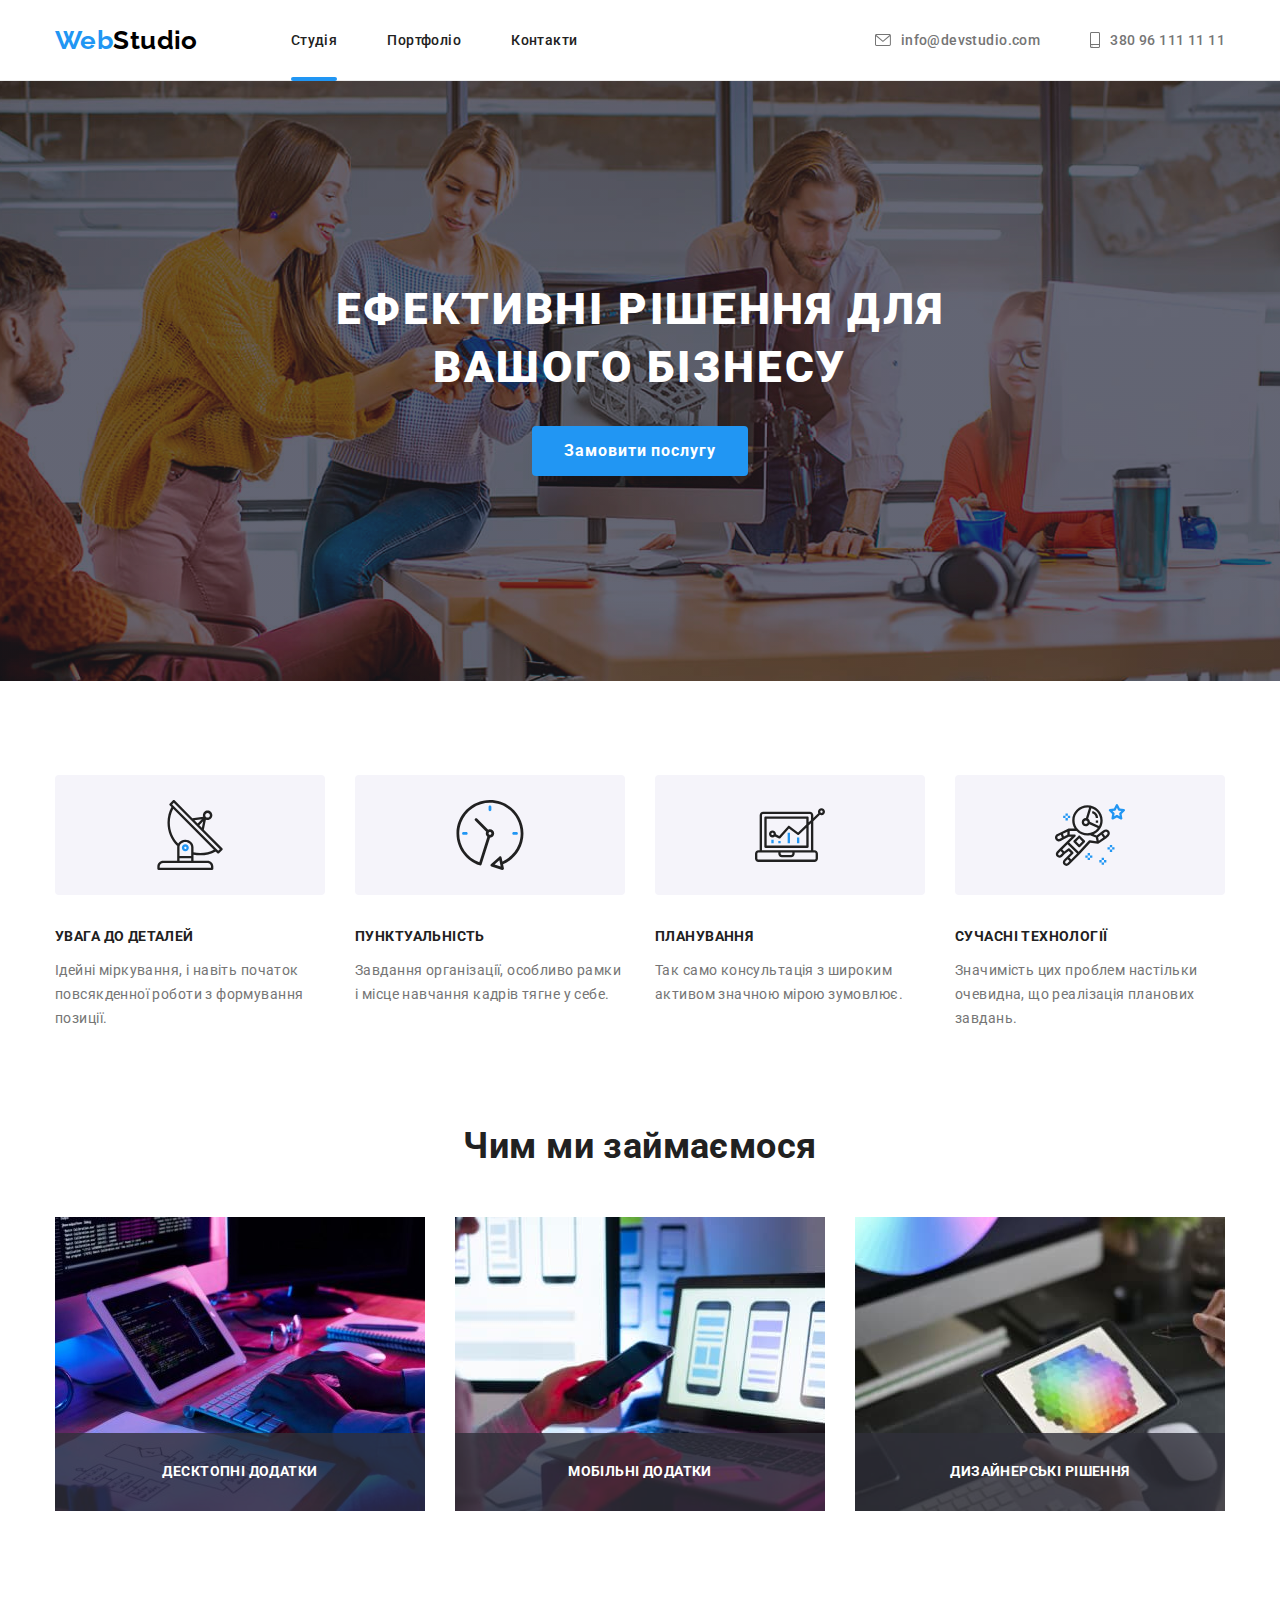
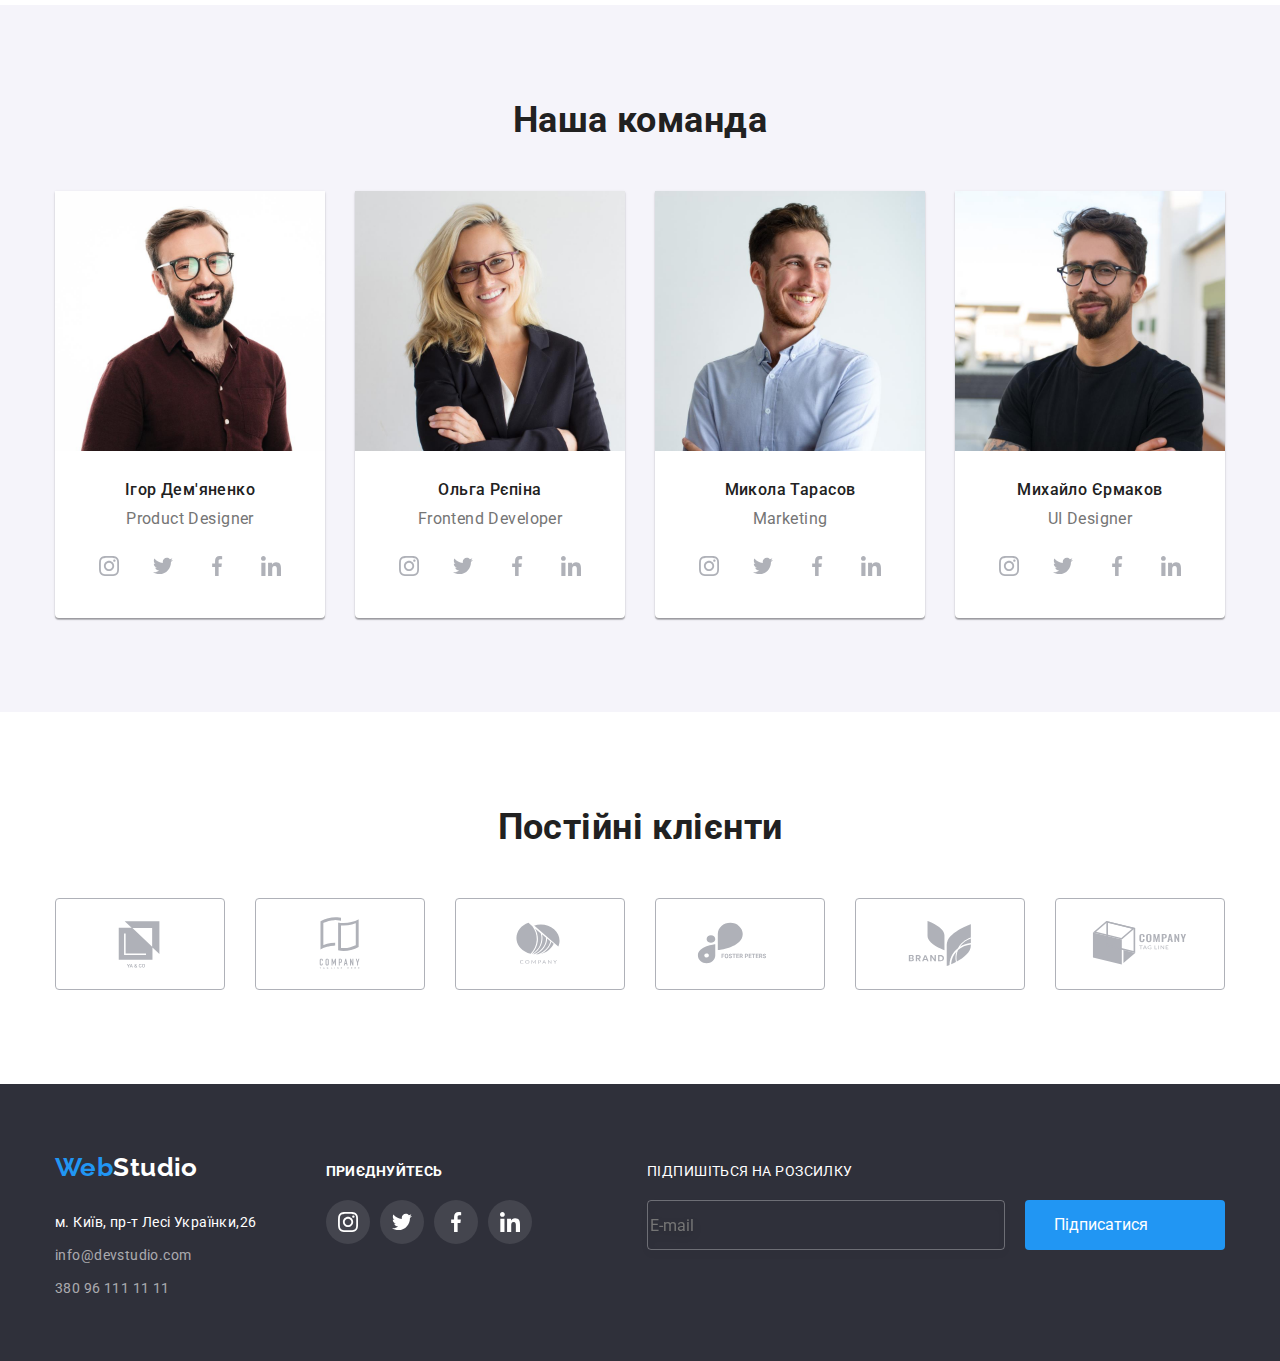
==== commit 0ba48503: "дз6" ====
--- a/index.html
+++ b/index.html
@@ -63,7 +63,7 @@
         <ul class="features-list lists">
             <li class="item">
             <div class="features__svg-container">
-                <svg class="icon" >
+                <svg class="icon-feat" width="70px" height="70px">
                     <use href="./images/symbol-defs.svg#icon-antenna-1"></use>
                 </svg>
             </div>
@@ -72,7 +72,7 @@
             </li>
             <li class="item">
                 <div class="features__svg-container">
-                    <svg class="icon" >
+                    <svg class="icon-feat" width="70px" height="70px">
                     <use href="./images/symbol-defs.svg#icon-clock-1"></use>
                     </svg>
                 </div>
@@ -82,7 +82,7 @@
             </li>
             <li class="item">
                 <div class="features__svg-container">
-                    <svg class="icon" >
+                    <svg class="icon-feat" width="70px" height="70px">
                     <use href="./images/symbol-defs.svg#icon-diagram-1"></use>
                     </svg>
                 </div>
@@ -91,7 +91,7 @@
             </li>
             <li class="item">
                 <div class="features__svg-container">
-                    <svg class="icon" >
+                    <svg class="icon-feat" width="70px" height="70px">
                     <use href="./images/symbol-defs.svg#icon-astronaut-1"></use>
                     </svg>
                 </div>
@@ -102,7 +102,7 @@
     </section>
 
     <!--Чим ми займаємося-->
- 
+
         <section class="section task">
             <div class="conteiner">
                 <h2 class="section-tittle">Чим ми займаємося </h2>
@@ -355,30 +355,30 @@
             <div class="footer-soc-link">
                 <b class="join">приєднуйтесь</b>
                 <ul class="lists icon-join">
+                    <li class="icon-foot">
+                        <a href="" class="icon-team-footer">
+                            <svg class="icon-join-svg" width="20px" height="20px" >
+                                <use href="./images/symbol-defs.svg#icon-instagram-2"></use>
+                            </svg>
+                        </a>
+                    </li>
+                    <li class="icon-foot">
+                        <a href="" class="icon-team-footer">
+                            <svg class="icon-join-svg" width="20px" height="20px" >
+                                <use href="./images/symbol-defs.svg#icon-twitter-1"></use>
+                            </svg>
+                        </a>
+                    </li>
+                    <li class="icon-foot">
+                        <a href="" class="icon-team-footer">
+                            <svg class="icon-join-svg" width="20px" height="20px" >
+                                <use href="./images/symbol-defs.svg#icon-facebook-1"></use>
+                            </svg>
+                        </a>
+                    </li>
                     <li class="icon">
-                        <a href="" class="icon-team-footer">
-                            <svg class="icon-join" >
-                                <use href="./images/symbol-defs.svg#icon-instagram-2"></use>
-                            </svg>
-                        </a>
-                    </li>
-                    <li class="icon">
-                        <a href="" class="icon-team-footer">
-                            <svg class="icon-join" >
-                                <use href="./images/symbol-defs.svg#icon-twitter-1"></use>
-                            </svg>
-                        </a>
-                    </li>
-                    <li class="icon">
-                        <a href="" class="icon-team-footer">
-                            <svg class="icon-join" >
-                                <use href="./images/symbol-defs.svg#icon-facebook-1"></use>
-                            </svg>
-                        </a>
-                    </li>
-                    <li class="icon">
-                        <a href="" class="icon-team-footer">
-                            <svg class="icon-join" >
+                        <a href="-foot" class="icon-team-footer">
+                            <svg class="icon-join-svg" width="20px" height="20px" >
                                 <use href="./images/symbol-defs.svg#icon-linkedin-1"></use>
                             </svg>
                         </a>
@@ -392,7 +392,7 @@
     <label for="mail" class="subscribe-label"></label>
     <input type="email" name="email" id="mail" placeholder="E-mail" class="subscribe-input">
     
-    <button class="subscribe-button"> <span> Підписатися </span> 
+    <button  type="submit" class="subscribe-button"> <span> Підписатися </span> 
         <svg class="icon-subscribe">
             <use href="./images/icon_form/icon_form.svg#icon-send" ></use>
         </svg>
@@ -434,12 +434,12 @@
             <use href="./images/icon_form/icon_form.svg#icon-email" ></use>
         </svg>
         </div>
-
-        <div class="form-field">
-        <label  for="text" class="form-label">Коментар</label>    
-        <textarea class="comment" name="comment" id="text" cols="30" rows="10" placeholder="Введіть текст"></textarea>
-        </div>
-        
+<div class="commentary">
+    <div class="form-field">
+    <label  for="text" class="form-label">Коментар</label>    
+    <textarea class="comment" name="comment" id="text" cols="30" rows="10" placeholder="Введіть текст"></textarea>
+    </div>
+    </div>
         <div class="form-field-checkbox">
         <input type="checkbox" name="policy" id="policy" class="checkbox">
         <label class="checkbox-label" for="policy">
@@ -448,7 +448,7 @@
         <span class="checkbox-icon"></span>
         
         </div>
-        <button class="button-form">Відправити</button>
+        <button type="submit" class="button-form">Відправити</button>
 
 
         </form>
--- a/css/styles.css
+++ b/css/styles.css
@@ -307,6 +307,11 @@
     padding-top: 25px;
     padding-bottom: 25px;
 }
+.icon-feat{
+    margin-right: auto;
+    margin-left: auto;
+}
+
 /* Tasks */
 .task{
     padding-top: 0;
@@ -527,7 +532,7 @@
     display: flex;
     color: var(--white-color);
 }
-.icon-join .icon:not(:last-child){
+.icon-foot:not(:last-child){
     margin-right: 10px;
 }
 .icon-team-footer{
@@ -542,8 +547,7 @@
 }
 
 .footer-soc-link {
-    margin-bottom: 60px;
-    margin-right: 94px;
+    margin-right: auto;
 }
 
 .footer-logo {
@@ -571,11 +575,11 @@
     background-color: var(--footer-social-bg);
 }
 
-.icon-join {
+.icon-join-svg {
     fill: currentColor;
-    width: 20px;
-    height: 20px;
-}
+
+}
+
 
 .icon-team-footer:focus,
 .icon-team-footer:hover {
@@ -779,12 +783,19 @@
 flex-direction: column;
 position: relative;
 }
+.commentary{
+margin: 0;
+}
 .form-field:not(:last-child){
     margin-bottom: 10px;
 }
 
 .form-field label{
 margin-bottom: 4px;
+font-weight: 400;
+line-height: 1.17;
+letter-spacing: 0.01em;
+font-size: 12px;
 }
 
 .form-field input{
@@ -795,6 +806,7 @@
 border: 1px solid var(--border-input);
 border-radius: 4px;
 transition: border-color 250 ms var(--animation-timing-function);
+padding-left: 42px;
 }
 .form-field .comment{
 padding: 12px 16px;
@@ -847,6 +859,8 @@
     display: flex;
     align-items: center;
     font-size: 14px;
+    transition: color 250ms var(--animation-timing-function), background-color 250ms var(--animation-timing-function);
+    justify-content: center;
 
 }
 
@@ -873,6 +887,7 @@
     color: var(--accent-color);
     font-size: 14px;
     line-height: 1.714;
+    margin-left: 9px;
 }
 .button-form{
     width: 216px;
@@ -897,9 +912,8 @@
 
 .subscribe{
     display: flex;
-    flex-wrap: wrap;
     align-items: stretch;
-    
+    position: relative;
     
 }
 /* .subscribe-tittle{
@@ -920,22 +934,26 @@
     border-radius: 4px;
     background-color: transparent;
     transition: border-color 250ms var(--animation-timing-function);
-
+    cursor: pointer;
+    font-family: inherit;
+    color: var(--white-color);
     
 
 
 }
 .subscribe-input:hover,
 .subscribe-input:focus{
+    outline: none;
     border-color: var(--accent-color);
 }
 .subscribe-label{
+    /* padding-right: 16px; */
     position: absolute;
     top: 15px;
     left: 16px;
     font-size: 16px;
+    margin-left: 16px;
     transition: color 250ms var(--animation-timing-function),transform 250ms var(--animation-timing-function);
-
 }
 .subscribe-button{
     display: flex;
@@ -952,6 +970,7 @@
     border: none;
     border-radius: 4px;
     cursor: pointer;
+    font-family: inherit;
 }
 .icon-subscribe{
     margin-right: 0;
@@ -965,4 +984,5 @@
 .icon{
     width: 70px;
     height: 70px;
-}+}
+
